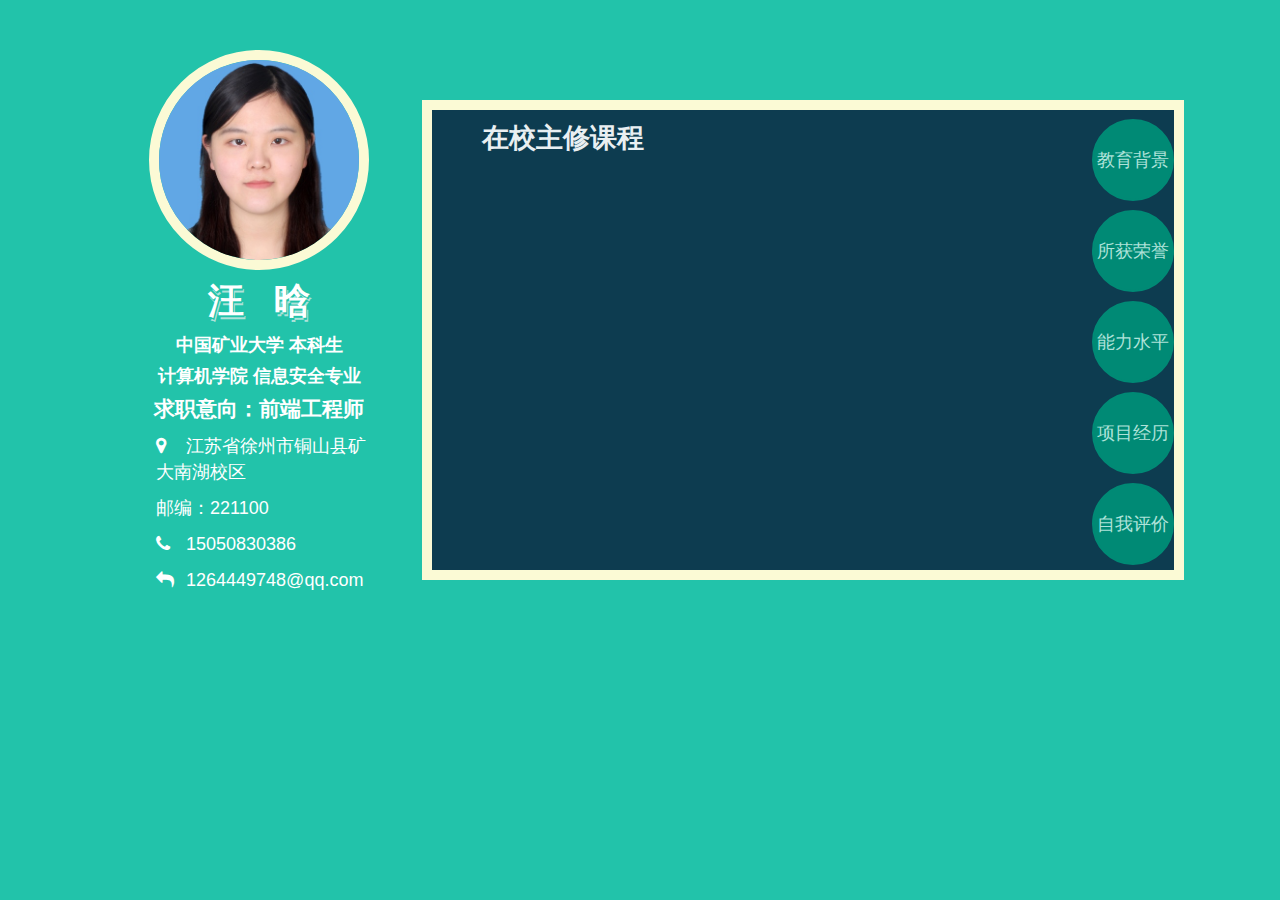
==== index2.html @ f97811d5 "完善" ====
<!DOCTYPE html>
<html>
<head>
    <title>汪晗的简历</title>
    <meta charset="UTF-8">
    <meta name="renderer" content="webkit">
    <meta http-equiv="X-UA-Compatible" content="IE=Edge,Chrome=1">
    <meta name="viewport" content="width=device-width,user-scalable=0,initial-scale=1.0, minimum-scale=1.0, maximum-scale=1.0">
    <link rel="stylesheet" href="plugin/awesome/font-awesome.min.css"/>
    <link rel="stylesheet" href="plugin/normalize.min.css"/>
    <link rel="stylesheet" href="css/index.css">
    <script src="plugin/jquery-1.9.1.js"></script>
    <script src="plugin/bootstrap.min.js"></script>
    <script src="script/index.js"></script>
</head>
<body>
    <div class="container">
        <div class="main-container">
            <div class="information center">
                <img id="wanghan" src="img/photo.jpg" alt="">
                <h1>汪&nbsp;&nbsp;&nbsp;晗</h1>
                <h4>中国矿业大学 本科生</h4>
                <h4>计算机学院 信息安全专业</h4>
                <h3>求职意向：前端工程师</h3>
                <div class="contact">
                    <p><i class="fa fa-map-marker"></i>江苏省徐州市铜山县矿大南湖校区</p>
                    <p>邮编：221100</p>
                    <p><i class="fa fa-phone"></i>15050830386</p>
                    <p><i class="fa fa-mail-reply"></i>1264449748@qq.com</p>
                </div>
            </div>
            <div class="content">
                <div class="wrapper">
                    <div class="section" id="education">
                        <div class="education-left left">
                            <p></p>
                            <p></p>
                            <p></p>
                            <p></p>
                        </div>
                        <div class="education-right left">
                            <h2>在校主修课程</h2>
                            <p></p>
                        </div>
                    </div>
                    <div class="section" id="awards">
                        <div class="awards-at-school left">
                            <p>2013-2014学年度国家奖学金，校级优秀学生</p>
                            <p>2014-2015学年度国家奖学金，校级优秀学生</p>
                            <p>2014-2015学年度中国矿业大学优秀共青团员</p>
                            <p>2014年大学生汉英文化沙龙校园英语技能大赛二等奖</p>
                            <p>2015年“外研社杯”全国英语演讲大赛中国矿业大学三等奖</p>
                        </div>
                        <div class="certifications left">
                            <p>全国计算机等级考试二级JAVA语言程序设计合格证书</p>
                            <p>四级证书</p>
                            <p>六级证书</p>
                            <p>英语口语B级</p>
                        </div>
                    </div>
                    <div class="section" id="professions">
                        <h2>专业技能</h2>
                        <span>html5</span>
                        <span>css</span>
                        <span>Javascript原生</span>
                        <span>Jquery</span>
                        <span>bootstrap</span>
                        <span>Java</span>
                        <h2>外语水平</h2>
                    </div>
                    <div class="section" id="experience">
                        <div class="projects left">
                            <p>普团网</p>
                            <p>矿大计算机学生工作处网站</p>
                            <p></p>
                            <p>张艳英语网</p>
                        </div>
                    </div>
                    <div class="section" id="evaluation">
                        <h2>自我评价</h2>
                    </div>
                </div>
                <div class="tabs">
                    <ul id="tabs-ul">
                        <li><a href="javascript:;" class="tab-a">教育背景</a><div class="cover"></div></li>
                        <li><a href="javascript:;" class="tab-a">所获荣誉</a><div class="cover"></div></li>
                        <li><a href="javascript:;" class="tab-a">能力水平</a><div class="cover"></div></li>
                        <li><a href="javascript:;" class="tab-a">项目经历</a><div class="cover"></div></li>
                        <li><a href="javascript:;" class="tab-a">自我评价</a><div class="cover"></div></li>
                    </ul>
                </div>
            </div>
        </div>
    </div>
</body>
</html>
---- css/index.css ----
body{
	min-width: 1207px;
	color: #fff;
	background-color: #22c3aa;
	font-family: Lato,"Microsoft YaHei",sans-serif;
	font-size: 18px;
}
h1,h2,h3,h4{margin:7px 0;padding: 0;}
ul{list-style: none;display: block;}
.center{
	text-align: center;
}
.section{
	/*position: absolute;*/
	margin:10px;
	padding-left: 40px;
	width: 90%;
	height: 440px;
	background-color: #0d3c50;
}
.section h1{
	margin: 20px 0;
}
.hide{display: none;}
.show{display: block;}
div.container{
	width: 100%;
	height: 100%;
}
div.main-container{
	margin: 0 auto;
	margin-top: 100px;
	width: 85%;
	height: 480px;
}
div.information{
	float: left;
	position: relative;
	width: 30%;
	height: 100%;
}
div.information h1{
	text-shadow: 1px 2px #22c3aa,2px 4px #aee2d9;
}
div.information p{margin: 10px 0;}
#wanghan{
	display: block;
	margin: 0 auto;
	margin-top: -50px;
	width: 200px;
	height: 200px;
	border: 10px solid #fbfad5;
	border-radius: 50%;
}
div.contact{
	margin-top: 10px;
	padding: 0 40px 0 60px;
	/*padding-top: 10px;*/
	color: #fff;
	text-align: left;
}
div.contact p{
	font-size: 18px;
	line-height: 26px;
}
div.contact i.fa{
	display: inline-block;

	width: 30px;
}
div.content{
	position: relative;
	float: left;
	/*padding: 10px;*/
	width: 70%;
	height: 100%;
	border: 10px solid #fbfad5;
	/*border-radius: 15px;*/
	/*color: #22c3aa;*/
	color: #e9eff2;
	background-color: #0d3c50;
	box-sizing:border-box;
	overflow: hidden;
}
div.content p{margin: 0;}
div.wrapper{
	position: absolute;
	width: 97%;
	top:0;
	left: 0;
}
/*div.information h1{
	margin-top: 50px;
}*/
#education{/*font-size: 20px;*/}
#education ul.left{
	float: left;
	padding-left: 0;
	width: 30%;
	box-sizing:border-box;
}
#education ul.right{
	float: left;
	padding-left: 30px;
	width: 60%;
	box-sizing:border-box;
}
#awards{
	
}
#professions div.skill{
	position: relative;
	margin: 5px 0;
}
#professions div.skill span{display: inline-block;width: 200px;}
#professions div.slide{
	position: absolute;
	top:0;
	left: 200px;
	width: 200px;
	height: 20px;
	border: 2px solid #fcf9ab;
	border-radius: 10px;
}
#professions div.slide .fill{
	height: 20px;
	border-radius: 7px 0 0 7px;
	background-color: #9f3;
}
#professions .fill.html{   width: 85%;}
#professions .fill.CSS{   width: 80%;}
#professions .fill.Javascript{   width: 80%;}
#professions .fill.Jquery{   width: 90%;}
#professions .fill.Bootstrap{   width: 85%;}
#professions .fill.Java{   width: 60%;}
#professions .fill.C{   width: 50%;}
#professions .fill.Photoshop{  width: 40%;}
#experience p{
	height: 40px;
	line-height: 40px;
}
#evaluation{
	
}
.eva-box{
	padding-left: 80px;
	width: 90%;
	height: 340px;
	background-image: url(../img/paper_sheet.png);
	background-size: cover;
	box-sizing:border-box;
}
.eva-box h2{
	color: #091e27;
	text-shadow: 3px 3px 3px #ccc;
}
.eva-box ul{
	padding: 1px;
}
.eva-box p{
	height: 30px;
	line-height: 30px;
	color: #2e2e22;
}
#tabs-ul{
	position: absolute;
	top:0;
	right: 0;
	margin-top: 0;
	display: block;
}
#tabs-ul li{
	display: block;
	margin:9px 0;
	width: 78px;
	height: 78px;
	line-height: 78px;
	border-radius: 50%;
	border:2px solid #008a75;
	text-align: center;
	background-color: #008a75;
	-webkit-transition: 0.6s;
    transition: 0.6s;
}
#tabs-ul a{
	color: #aee2d9;
	text-decoration: none;
}
/*#tabs-ul a:hover{
	color: #fff;
	
}*/
#tabs-ul li.current{
	background: #fff;
}
#tabs-ul li.current a{color: #008a75;}
#tabs-ul li:hover {
    background: #fff;
}
#tabs-ul li:hover a{
	color: #008a75;
}
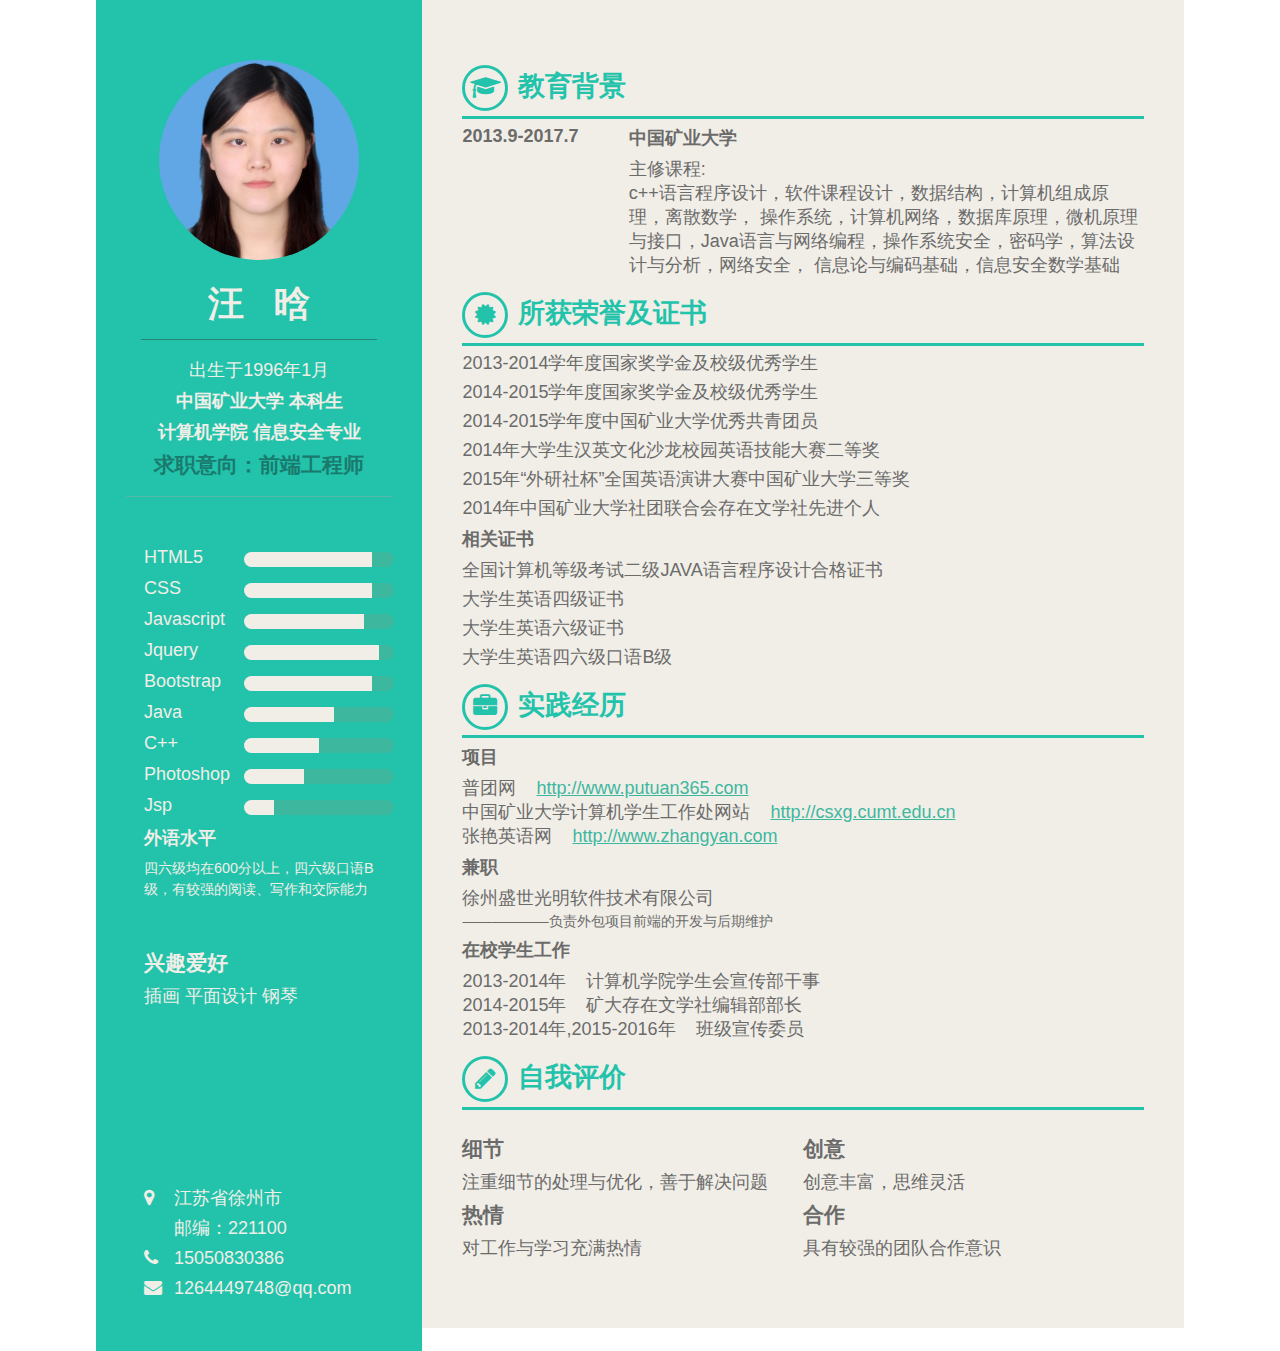
==== commit 134b8edb: "static page" ====
--- a/index2.html
+++ b/index2.html
@@ -8,86 +8,178 @@
     <meta name="viewport" content="width=device-width,user-scalable=0,initial-scale=1.0, minimum-scale=1.0, maximum-scale=1.0">
     <link rel="stylesheet" href="plugin/awesome/font-awesome.min.css"/>
     <link rel="stylesheet" href="plugin/normalize.min.css"/>
-    <link rel="stylesheet" href="css/index.css">
-    <script src="plugin/jquery-1.9.1.js"></script>
-    <script src="plugin/bootstrap.min.js"></script>
-    <script src="script/index.js"></script>
+    <link rel="stylesheet" href="css/static.css">
 </head>
 <body>
     <div class="container">
         <div class="main-container">
-            <div class="information center">
-                <img id="wanghan" src="img/photo.jpg" alt="">
-                <h1>汪&nbsp;&nbsp;&nbsp;晗</h1>
-                <h4>中国矿业大学 本科生</h4>
-                <h4>计算机学院 信息安全专业</h4>
-                <h3>求职意向：前端工程师</h3>
-                <div class="contact">
-                    <p><i class="fa fa-map-marker"></i>江苏省徐州市铜山县矿大南湖校区</p>
-                    <p>邮编：221100</p>
-                    <p><i class="fa fa-phone"></i>15050830386</p>
-                    <p><i class="fa fa-mail-reply"></i>1264449748@qq.com</p>
+            <div class="information">
+                <div><img id="wanghan" src="img/photo.jpg" alt=""></div>
+                <h1 class="name center">汪&nbsp;&nbsp;&nbsp;晗</h1>
+                <ul class="ul-first">
+                    <li>
+                        <p>出生于1996年1月</p>
+                    </li>
+                    <li><h4>中国矿业大学 本科生</h4></li>
+                    <li><h4>计算机学院 信息安全专业</h4></li>
+                    <li><h3>求职意向：前端工程师</h3></li>
+                    <li></li>
+                </ul>
+                <div class="div-second">
+                    <div class="skill">
+                        <span>HTML5</span>
+                        <div class="slide">
+                            <div class="fill html"></div>
+                        </div>
+                    </div>
+                    <div class="skill">
+                        <span>CSS</span>
+                        <div class="slide">
+                            <div class="fill CSS"></div>
+                        </div>
+                    </div>
+                    <div class="skill">
+                        <span>Javascript</span>
+                        <div class="slide">
+                            <div class="fill Javascript"></div>
+                        </div>
+                    </div>
+                    <div class="skill">
+                        <span>Jquery</span>
+                        <div class="slide">
+                            <div class="fill Jquery"></div>
+                        </div>
+                    </div>
+                    <div class="skill">
+                        <span>Bootstrap</span>
+                        <div class="slide">
+                            <div class="fill Bootstrap"></div>
+                        </div>
+                    </div>
+                    <div class="skill">
+                        <span>Java</span>
+                        <div class="slide">
+                            <div class="fill Java"></div>
+                        </div>
+                    </div>
+                    <div class="skill">
+                        <span>C++</span>
+                        <div class="slide">
+                            <div class="fill C"></div>
+                        </div>
+                    </div>
+                    <div class="skill">
+                        <span>Photoshop</span>
+                        <div class="slide">
+                            <div class="fill Photoshop"></div>
+                        </div>
+                    </div>
+                    <div class="skill">
+                        <span>Jsp</span>
+                        <div class="slide">
+                            <div class="fill Jsp"></div>
+                        </div>
+                    </div>
+                    <h4>外语水平</h4>
+                    <small>四六级均在600分以上，四六级口语B级，有较强的阅读、写作和交际能力</small>
                 </div>
+                <div class="interest">
+                    <h3>兴趣爱好</h3>
+                    <span>插画</span>
+                    <span>平面设计</span>
+                    <span>钢琴</span>
+                </div>
+                <ul class="ul-second">
+                    <li><i class="fa fa-map-marker"></i>江苏省徐州市</li>
+                    <li><i class="fa"></i>邮编：221100</li>
+                    <li><i class="fa fa-phone"></i>15050830386</li>
+                    <li><i class="fa fa-envelope"></i>1264449748@qq.com</li></li>
+                </ul>
             </div>
             <div class="content">
-                <div class="wrapper">
-                    <div class="section" id="education">
-                        <div class="education-left left">
-                            <p></p>
-                            <p></p>
-                            <p></p>
-                            <p></p>
+                <div class="section" id="education">
+                    <div class="title">
+                        <div class="title-icon"><i class="fa fa-graduation-cap"></i></div>
+                        <h2>教育背景</h2>
+                    </div>
+                    <ul class="left">
+                        <li><h4>2013.9-2017.7</h4></li>
+                        <li></li>
+                        <li></li>
+                    </ul>
+                    <ul class="right">
+                        <li>
+                            <h4>中国矿业大学</h4><p>主修课程:</p>
+                            <p>c++语言程序设计，软件课程设计，数据结构，计算机组成原理，离散数学，
+                                操作系统，计算机网络，数据库原理，微机原理与接口，Java语言与网络编程，操作系统安全，密码学，算法设计与分析，网络安全，   信息论与编码基础，信息安全数学基础</p>
+                        </li>
+                        <li></li>
+                        <li></li>
+                    </ul>
+                </div>
+                <div class="section" id="awards">
+                    <div class="awards-at-school left">
+                        <div class="title">
+                            <div class="title-icon"><i class="fa fa-certificate"></i></div>
+                            <h2>所获荣誉及证书</h2>
                         </div>
-                        <div class="education-right left">
-                            <h2>在校主修课程</h2>
-                            <p></p>
-                        </div>
+                        <p>2013-2014学年度国家奖学金及校级优秀学生</p>
+                        <p>2014-2015学年度国家奖学金及校级优秀学生</p>
+                        <p>2014-2015学年度中国矿业大学优秀共青团员</p>
+                        <p>2014年大学生汉英文化沙龙校园英语技能大赛二等奖</p>
+                        <p>2015年“外研社杯”全国英语演讲大赛中国矿业大学三等奖</p>
+                        <p>2014年中国矿业大学社团联合会存在文学社先进个人</p>
                     </div>
-                    <div class="section" id="awards">
-                        <div class="awards-at-school left">
-                            <p>2013-2014学年度国家奖学金，校级优秀学生</p>
-                            <p>2014-2015学年度国家奖学金，校级优秀学生</p>
-                            <p>2014-2015学年度中国矿业大学优秀共青团员</p>
-                            <p>2014年大学生汉英文化沙龙校园英语技能大赛二等奖</p>
-                            <p>2015年“外研社杯”全国英语演讲大赛中国矿业大学三等奖</p>
-                        </div>
-                        <div class="certifications left">
-                            <p>全国计算机等级考试二级JAVA语言程序设计合格证书</p>
-                            <p>四级证书</p>
-                            <p>六级证书</p>
-                            <p>英语口语B级</p>
-                        </div>
+                    <div class="certifications left">
+                        <h4>相关证书</h4>
+                        <p>全国计算机等级考试二级JAVA语言程序设计合格证书</p>
+                        <p>大学生英语四级证书</p>
+                        <p>大学生英语六级证书</p>
+                        <p>大学生英语四六级口语B级</p>
                     </div>
-                    <div class="section" id="professions">
-                        <h2>专业技能</h2>
-                        <span>html5</span>
-                        <span>css</span>
-                        <span>Javascript原生</span>
-                        <span>Jquery</span>
-                        <span>bootstrap</span>
-                        <span>Java</span>
-                        <h2>外语水平</h2>
+                </div>
+                <div class="section" id="experience">
+                    <div class="title">
+                        <div class="title-icon"><i class="fa fa-briefcase"></i></div>
+                        <h2>实践经历</h2>
                     </div>
-                    <div class="section" id="experience">
-                        <div class="projects left">
-                            <p>普团网</p>
-                            <p>矿大计算机学生工作处网站</p>
-                            <p></p>
-                            <p>张艳英语网</p>
-                        </div>
-                    </div>
-                    <div class="section" id="evaluation">
+                    <h4>项目</h4>
+                    <p>普团网&nbsp;&nbsp;&nbsp;&nbsp;<a href="http://www.putuan365.com">http://www.putuan365.com</a></p>
+                    <p>中国矿业大学计算机学生工作处网站&nbsp;&nbsp;&nbsp;&nbsp;<a href="http://csxg.cumt.edu.cn">http://csxg.cumt.edu.cn</a></p>
+                    <p>张艳英语网&nbsp;&nbsp;&nbsp;&nbsp;<a href="http://www.zhangyan.com">http://www.zhangyan.com</a></p>
+                    <h4>兼职</h4>
+                    <p>徐州盛世光明软件技术有限公司</p>
+                    <small>——————负责外包项目前端的开发与后期维护</small>
+                    <h4>在校学生工作</h4>
+                    <p>2013-2014年&nbsp;&nbsp;&nbsp;&nbsp;计算机学院学生会宣传部干事</p>
+                    <p>2014-2015年&nbsp;&nbsp;&nbsp;&nbsp;矿大存在文学社编辑部部长</p>
+                    <p>2013-2014年,2015-2016年&nbsp;&nbsp;&nbsp;&nbsp;班级宣传委员</p>
+                </div>
+                <div class="section" id="evaluation">
+                    <div class="title">
+                        <div class="title-icon"><i class="fa fa-pencil"></i></div>
                         <h2>自我评价</h2>
                     </div>
-                </div>
-                <div class="tabs">
-                    <ul id="tabs-ul">
-                        <li><a href="javascript:;" class="tab-a">教育背景</a><div class="cover"></div></li>
-                        <li><a href="javascript:;" class="tab-a">所获荣誉</a><div class="cover"></div></li>
-                        <li><a href="javascript:;" class="tab-a">能力水平</a><div class="cover"></div></li>
-                        <li><a href="javascript:;" class="tab-a">项目经历</a><div class="cover"></div></li>
-                        <li><a href="javascript:;" class="tab-a">自我评价</a><div class="cover"></div></li>
-                    </ul>
+                    <div class="eva-box">
+                        <ul class="eva-box-left">
+                            <li>
+                                <h3>细节</h3>
+                                <p>注重细节的处理与优化，善于解决问题</p>
+                            </li>
+                            <li>
+                                <h3>创意</h3>
+                                <p>创意丰富，思维灵活</p>
+                            </li>
+                            <li>
+                                <h3>热情</h3>
+                                <p>对工作与学习充满热情</p>
+                            </li>
+                            <li>
+                                <h3>合作</h3>
+                                <p>具有较强的团队合作意识</p>
+                            </li>
+                        </ul>
+                    </div>
                 </div>
             </div>
         </div>
--- a/css/static.css
+++ b/css/static.css
@@ -0,0 +1,162 @@
+body{
+	min-width: 1207px;
+	color: #fff;
+	background-color: #fff;
+	font-family: Lato,"Microsoft YaHei",sans-serif;
+	font-size: 18px;
+}
+h1,h2,h3,h4{margin:7px 0;padding: 0;}
+p{margin: 0;}
+ul{list-style: none;display: block;padding: 0;}
+.center{
+	text-align: center;
+}
+.title{
+	color: #22c3aa;
+	border-bottom:3px solid #22c3aa;
+}
+.title .title-icon{
+	float: left;
+	margin: 5px 0;
+	width: 40px;
+	height: 40px;
+	text-align: center;
+	border: 3px solid #22c3aa;
+	border-radius: 50%;
+}
+.title .title-icon i.fa{
+	display: inline-block;
+	line-height: 40px;
+	font-size: 24px;
+	
+}
+.title h2{
+	margin: 8px 0;
+	margin-left: 10px;
+	float: left;
+	/*border-bottom:3px solid #22c3aa; */
+} 
+.title:after {display:block;clear:both;content:"";overflow:hidden;height:0}
+.title:{zoom:1}
+.section{margin: 10px 0;}
+div.container{
+	width: 100%;
+	height: 100%;
+}
+div.main-container{
+	margin: 0 auto;
+	width: 85%;
+}
+div.main-container:after {display:block;clear:both;content:"";overflow:hidden;height:0}
+div.main-container:{zoom:1}
+div.information{
+	position: relative;
+	float: left;
+    padding: 60px 30px;
+	width: 30%;
+    height: 1351px;
+    color: #f1eee8;
+	box-sizing:border-box;
+	background-color: #22c3aa;
+}
+#wanghan{
+	display: block;
+	margin: 0 auto;
+	width: 200px;
+	height: 200px;
+	border-radius: 50%;
+}
+div.information .name{
+	margin: 10px 15px;
+	padding: 10px 0;
+	border-bottom: 1px solid #248578;
+}
+div.information ul.ul-first{
+	padding-bottom: 10px;
+	text-align: center;
+	border-bottom: 1px solid #53b8a7;
+}
+div.information ul.ul-first h3{
+	color: #1a7a6e;
+}
+div.div-second,div.information ul.ul-second,div.interest{
+	padding-left: 18px;
+}
+div.div-second{margin:50px 0;}
+div.div-second div.skill{
+	position: relative;
+	margin: 10px 0;
+}
+div.div-second div.skill span{display: inline-block;width: 100px;}
+div.div-second div.slide{
+	position: absolute;
+	top:5px;
+	left: 100px;
+	width: 150px;
+	height: 15px;
+	border-radius: 10px;
+	background-color: #3eb79f;
+}
+div.div-second div.slide .fill{
+	height: 15px;
+	border-radius: 10px 0 0 10px;
+	background-color: #f1eee8;
+}
+div.slide .fill.html{   width: 85%;}
+div.slide .fill.CSS{   width: 85%;}
+div.slide .fill.Javascript{   width: 80%;}
+div.slide .fill.Jquery{   width: 90%;}
+div.slide .fill.Bootstrap{   width: 85%;}
+div.slide .fill.Java{   width: 60%;}
+div.slide .fill.C{   width: 50%;}
+div.slide .fill.Photoshop{  width: 40%;}
+div.slide .fill.Jsp{  width: 20%;}
+div.information ul.ul-second{
+	position: absolute;
+    bottom: 30px;
+	left: 30px;
+}
+div.information ul.ul-second li{
+	height: 30px;
+	line-height: 30px;
+}
+div.information ul.ul-second i.fa{
+	display: inline-block;
+	width: 30px;
+}
+div.content{
+	float: left;
+    padding: 50px 40px;
+	width: 70%;
+	color: #6b6b6a;
+	background-color: #f1eee8;
+	box-sizing:border-box;
+}
+#education:after {display:block;clear:both;content:"";overflow:hidden;height:0}
+#education:{zoom:1}
+#education ul.left{
+	float: left;
+	margin: 0;
+	padding-left: 0;
+	width: 20%;
+	box-sizing:border-box;
+}
+#education ul.right{
+	float: left;
+	margin: 0;
+	padding-left: 30px;
+	width: 80%;
+	box-sizing:border-box;
+}
+#awards p{
+	margin: 5px 0;
+}
+#experience a{
+	color: #3eb79f;
+}
+.eva-box ul.eva-box-left li{
+	float: left;
+	width: 50%;
+}
+.eva-box ul.eva-box-left:after {display:block;clear:both;content:"";overflow:hidden;height:0}
+.eva-box ul.eva-box-left:{zoom:1}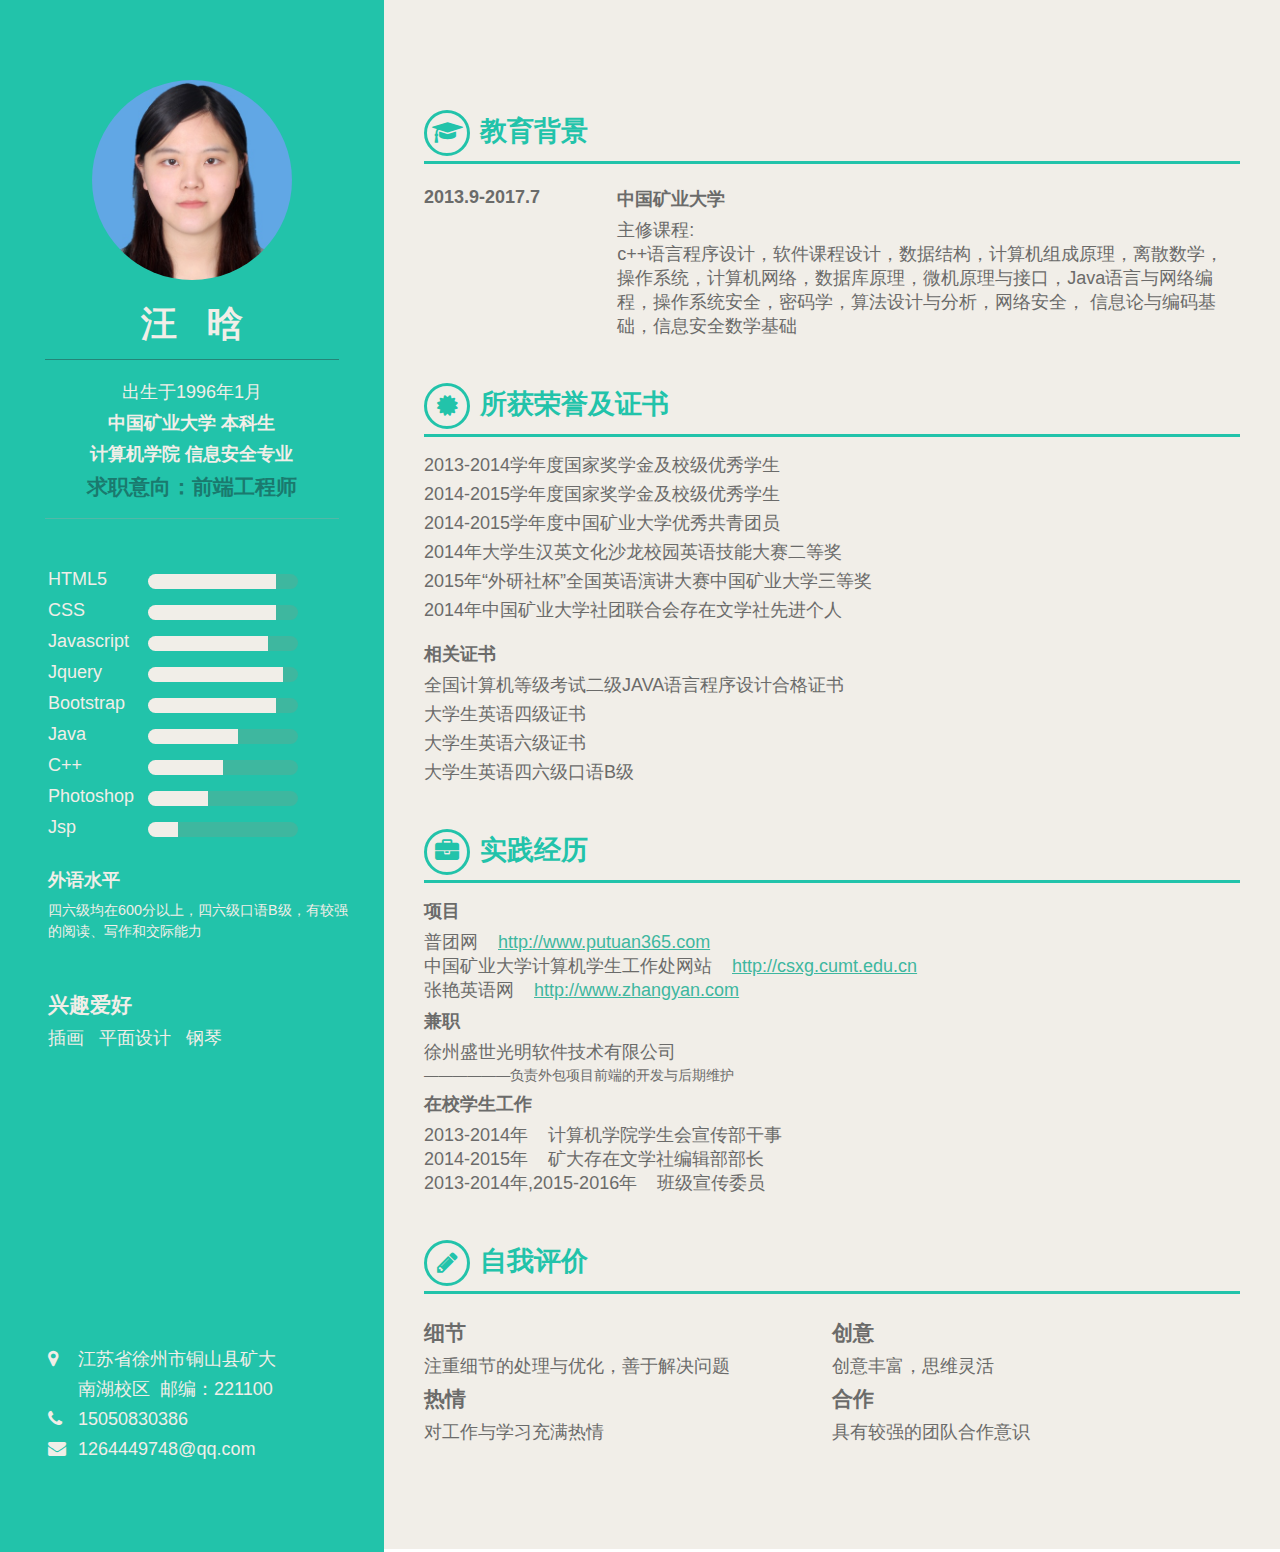
==== commit 64d84b41: "change details" ====
--- a/index2.html
+++ b/index2.html
@@ -26,6 +26,7 @@
                     <li></li>
                 </ul>
                 <div class="div-second">
+
                     <div class="skill">
                         <span>HTML5</span>
                         <div class="slide">
@@ -80,18 +81,18 @@
                             <div class="fill Jsp"></div>
                         </div>
                     </div>
-                    <h4>外语水平</h4>
-                    <small>四六级均在600分以上，四六级口语B级，有较强的阅读、写作和交际能力</small>
+                    <h4 class="english">外语水平</h4>
+                    <small>四六级均在600分以上，四六级口语B级，有较强<br/>的阅读、写作和交际能力</small>
                 </div>
                 <div class="interest">
                     <h3>兴趣爱好</h3>
-                    <span>插画</span>
-                    <span>平面设计</span>
+                    <span>插画&nbsp;&nbsp;</span>
+                    <span>平面设计&nbsp;&nbsp;</span>
                     <span>钢琴</span>
                 </div>
                 <ul class="ul-second">
-                    <li><i class="fa fa-map-marker"></i>江苏省徐州市</li>
-                    <li><i class="fa"></i>邮编：221100</li>
+                    <li><i class="fa fa-map-marker"></i>江苏省徐州市铜山县矿大</li>
+                    <li><i class="fa"></i>南湖校区&nbsp;&nbsp;邮编：221100</li>
                     <li><i class="fa fa-phone"></i>15050830386</li>
                     <li><i class="fa fa-envelope"></i>1264449748@qq.com</li></li>
                 </ul>
--- a/css/static.css
+++ b/css/static.css
@@ -8,10 +8,14 @@
 h1,h2,h3,h4{margin:7px 0;padding: 0;}
 p{margin: 0;}
 ul{list-style: none;display: block;padding: 0;}
+h4.english{
+	margin-top: 30px;
+}
 .center{
 	text-align: center;
 }
 .title{
+	margin-bottom: 16px;
 	color: #22c3aa;
 	border-bottom:3px solid #22c3aa;
 }
@@ -38,23 +42,23 @@
 } 
 .title:after {display:block;clear:both;content:"";overflow:hidden;height:0}
 .title:{zoom:1}
-.section{margin: 10px 0;}
+.section{margin: 40px 0;}
 div.container{
 	width: 100%;
 	height: 100%;
 }
 div.main-container{
 	margin: 0 auto;
-	width: 85%;
+	width: 100%;
 }
 div.main-container:after {display:block;clear:both;content:"";overflow:hidden;height:0}
 div.main-container:{zoom:1}
 div.information{
 	position: relative;
 	float: left;
-    padding: 60px 30px;
+    padding: 80px 30px;
 	width: 30%;
-    height: 1351px;
+    height: 1552px;
     color: #f1eee8;
 	box-sizing:border-box;
 	background-color: #22c3aa;
@@ -72,7 +76,8 @@
 	border-bottom: 1px solid #248578;
 }
 div.information ul.ul-first{
-	padding-bottom: 10px;
+    margin: 0 15px;
+    padding: 10px 0;
 	text-align: center;
 	border-bottom: 1px solid #53b8a7;
 }
@@ -113,7 +118,7 @@
 div.slide .fill.Jsp{  width: 20%;}
 div.information ul.ul-second{
 	position: absolute;
-    bottom: 30px;
+    bottom: 70px;
 	left: 30px;
 }
 div.information ul.ul-second li{
@@ -126,7 +131,7 @@
 }
 div.content{
 	float: left;
-    padding: 50px 40px;
+    padding: 65px 40px;
 	width: 70%;
 	color: #6b6b6a;
 	background-color: #f1eee8;
@@ -151,6 +156,9 @@
 #awards p{
 	margin: 5px 0;
 }
+.certifications{
+	margin-top: 20px;
+}
 #experience a{
 	color: #3eb79f;
 }
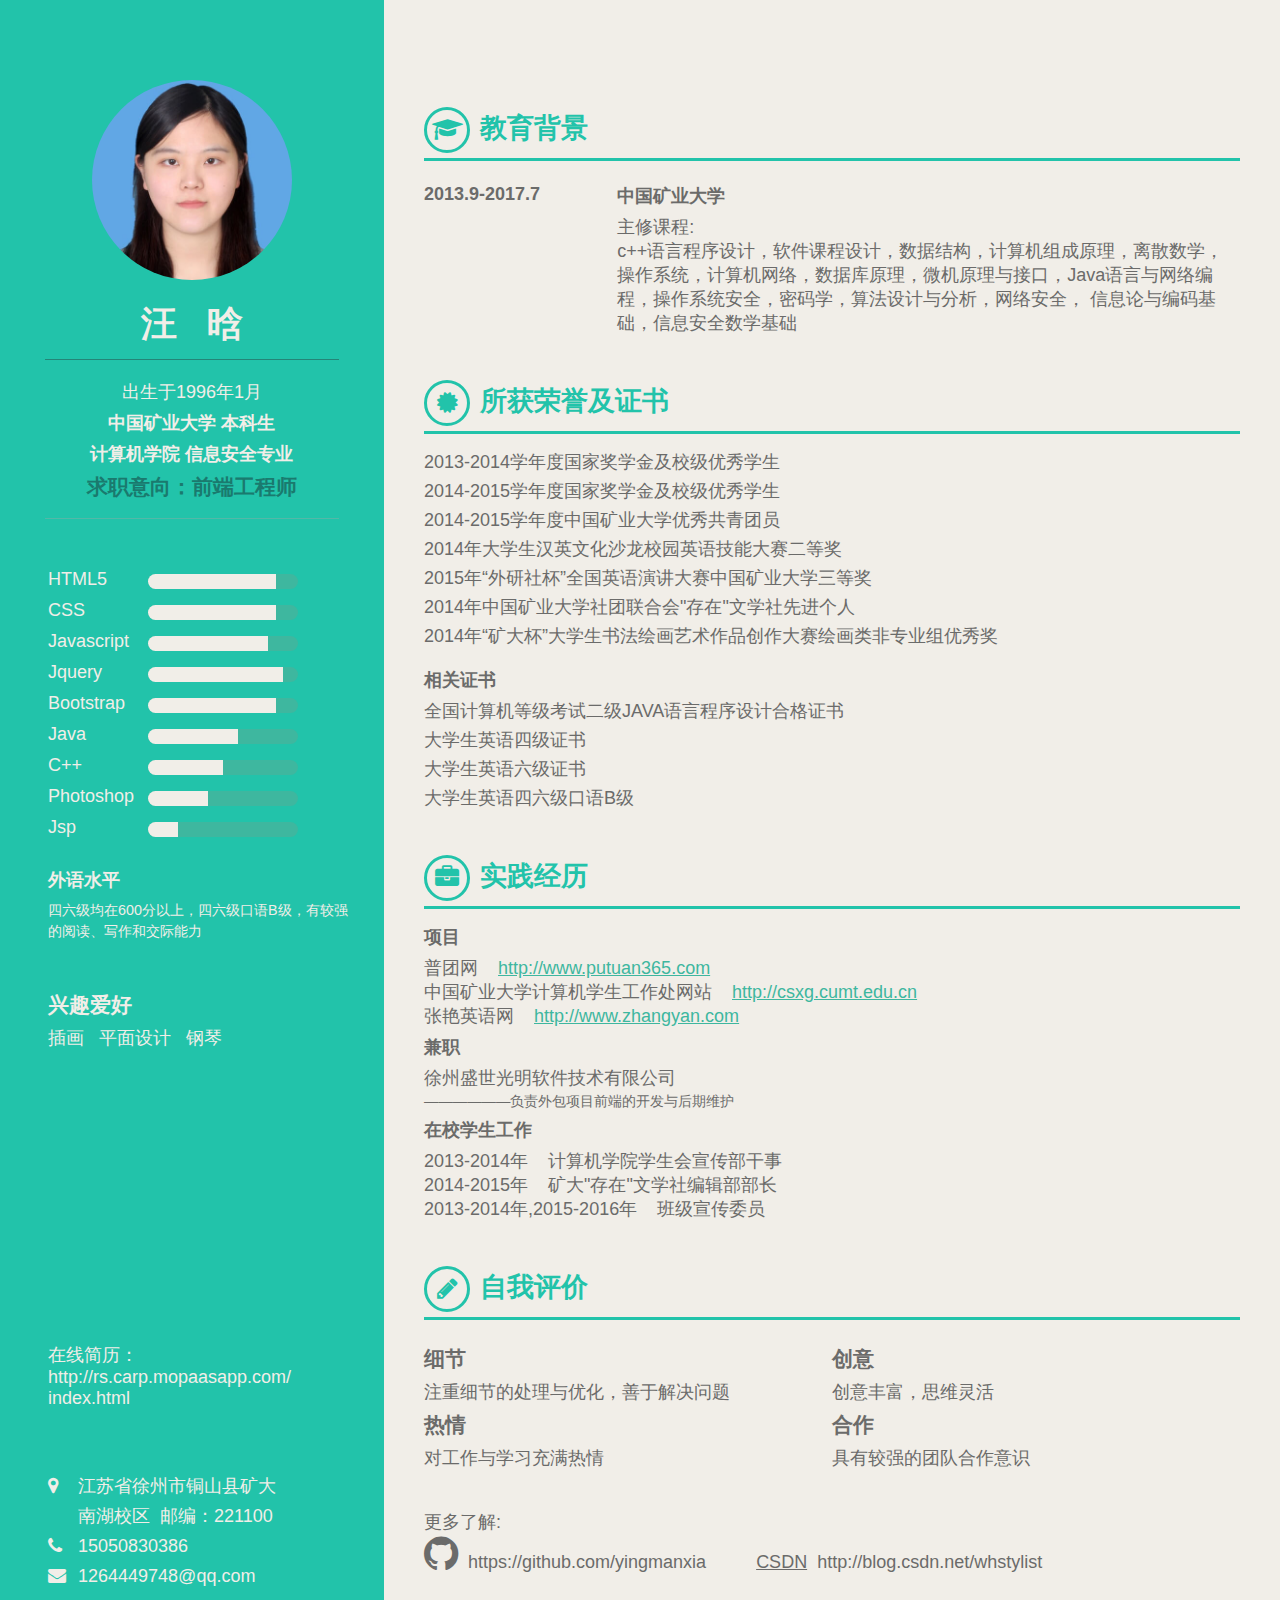
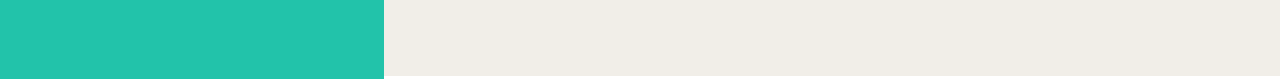
==== commit 62ad920f: "changes" ====
--- a/index2.html
+++ b/index2.html
@@ -96,6 +96,7 @@
                     <li><i class="fa fa-phone"></i>15050830386</li>
                     <li><i class="fa fa-envelope"></i>1264449748@qq.com</li></li>
                 </ul>
+                <p class="online">在线简历：http://rs.carp.mopaasapp.com/<br>index.html</p>
             </div>
             <div class="content">
                 <div class="section" id="education">
@@ -129,7 +130,8 @@
                         <p>2014-2015学年度中国矿业大学优秀共青团员</p>
                         <p>2014年大学生汉英文化沙龙校园英语技能大赛二等奖</p>
                         <p>2015年“外研社杯”全国英语演讲大赛中国矿业大学三等奖</p>
-                        <p>2014年中国矿业大学社团联合会存在文学社先进个人</p>
+                        <p>2014年中国矿业大学社团联合会"存在"文学社先进个人</p>
+                        <p>2014年“矿大杯”大学生书法绘画艺术作品创作大赛绘画类非专业组优秀奖</p>
                     </div>
                     <div class="certifications left">
                         <h4>相关证书</h4>
@@ -153,7 +155,7 @@
                     <small>——————负责外包项目前端的开发与后期维护</small>
                     <h4>在校学生工作</h4>
                     <p>2013-2014年&nbsp;&nbsp;&nbsp;&nbsp;计算机学院学生会宣传部干事</p>
-                    <p>2014-2015年&nbsp;&nbsp;&nbsp;&nbsp;矿大存在文学社编辑部部长</p>
+                    <p>2014-2015年&nbsp;&nbsp;&nbsp;&nbsp;矿大"存在"文学社编辑部部长</p>
                     <p>2013-2014年,2015-2016年&nbsp;&nbsp;&nbsp;&nbsp;班级宣传委员</p>
                 </div>
                 <div class="section" id="evaluation">
@@ -180,6 +182,10 @@
                                 <p>具有较强的团队合作意识</p>
                             </li>
                         </ul>
+                        <div class="links">
+                            <p><span>更多了解:&nbsp;&nbsp;&nbsp;&nbsp;</span></p>
+                            <p><a class="github" href="https://github.com/yingmanxia" target="_blank" title="My GitHub"><i class="fa fa-github"></i></a>&nbsp;&nbsp;https://github.com/yingmanxia<a class="csdn" href="http://blog.csdn.net/whstylist" title="My CSDN">CSDN</a>&nbsp;&nbsp;http://blog.csdn.net/whstylist</p>
+                        </div>
                     </div>
                 </div>
             </div>
--- a/css/static.css
+++ b/css/static.css
@@ -43,6 +43,13 @@
 .title:after {display:block;clear:both;content:"";overflow:hidden;height:0}
 .title:{zoom:1}
 .section{margin: 40px 0;}
+/*在线简历*/
+.online{
+	position: absolute;
+    bottom: 270px;
+	left: 30px;
+	padding: 0 18px;
+}
 div.container{
 	width: 100%;
 	height: 100%;
@@ -58,7 +65,7 @@
 	float: left;
     padding: 80px 30px;
 	width: 30%;
-    height: 1552px;
+    height: 1679px;
     color: #f1eee8;
 	box-sizing:border-box;
 	background-color: #22c3aa;
@@ -131,7 +138,7 @@
 }
 div.content{
 	float: left;
-    padding: 65px 40px;
+    padding: 62px 40px;
 	width: 70%;
 	color: #6b6b6a;
 	background-color: #f1eee8;
@@ -167,4 +174,21 @@
 	width: 50%;
 }
 .eva-box ul.eva-box-left:after {display:block;clear:both;content:"";overflow:hidden;height:0}
-.eva-box ul.eva-box-left:{zoom:1}+.eva-box ul.eva-box-left:{zoom:1}
+.eva-box .links{
+	margin-top: 40px;
+}
+.eva-box .github{
+	display: inline-block;
+	border-radius: 50%;
+	color: #6b6b6a;
+}
+.eva-box .github i.fa{
+	font-size: 40px;
+}
+.eva-box .csdn{
+	display: inline-block;
+	margin-left: 50px;
+	color: #6b6b6a;
+	/*background-color: #0d3c50;*/
+}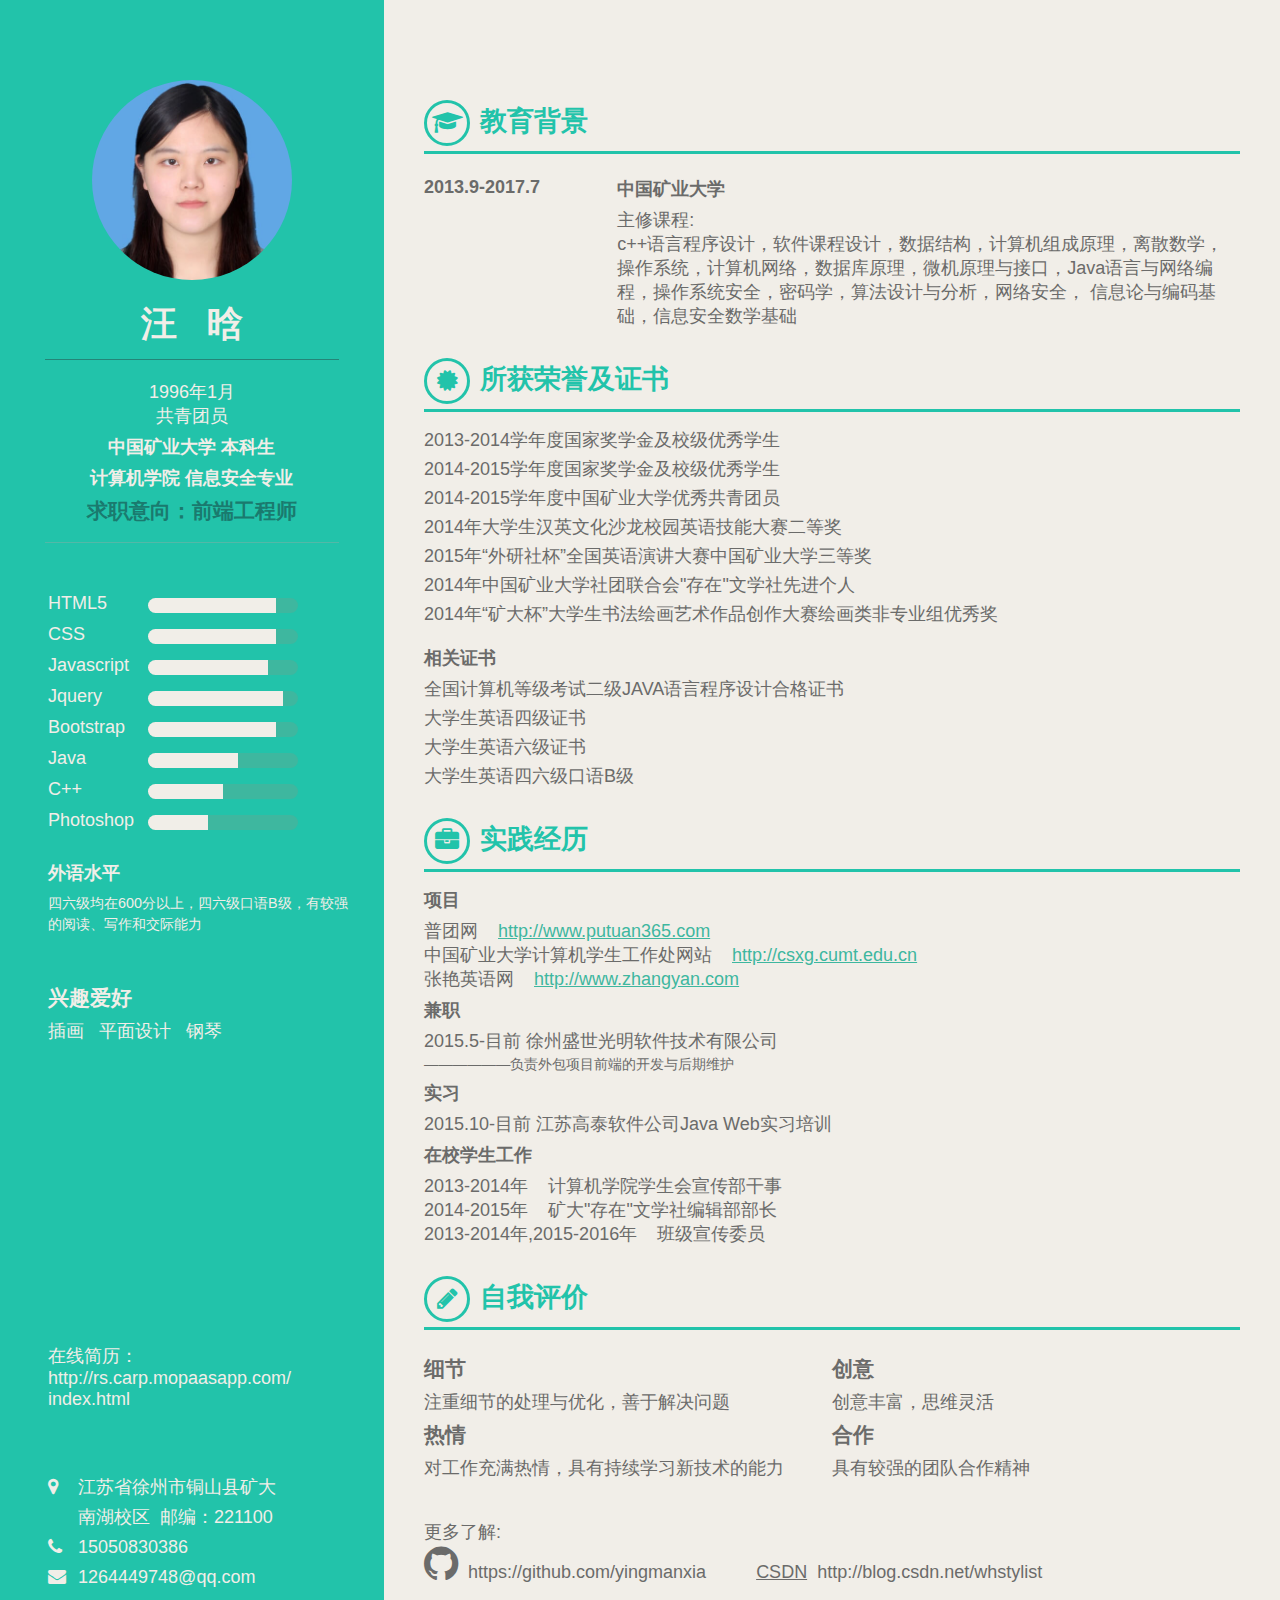
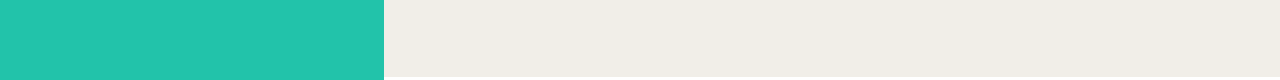
==== commit 3e35127e: "changes~~~" ====
--- a/index2.html
+++ b/index2.html
@@ -18,8 +18,9 @@
                 <h1 class="name center">汪&nbsp;&nbsp;&nbsp;晗</h1>
                 <ul class="ul-first">
                     <li>
-                        <p>出生于1996年1月</p>
+                        <p>1996年1月</p>
                     </li>
+                    <li><p>共青团员</p></li>
                     <li><h4>中国矿业大学 本科生</h4></li>
                     <li><h4>计算机学院 信息安全专业</h4></li>
                     <li><h3>求职意向：前端工程师</h3></li>
@@ -75,12 +76,12 @@
                             <div class="fill Photoshop"></div>
                         </div>
                     </div>
-                    <div class="skill">
+                    <!-- <div class="skill">
                         <span>Jsp</span>
                         <div class="slide">
                             <div class="fill Jsp"></div>
                         </div>
-                    </div>
+                    </div> -->
                     <h4 class="english">外语水平</h4>
                     <small>四六级均在600分以上，四六级口语B级，有较强<br/>的阅读、写作和交际能力</small>
                 </div>
@@ -151,8 +152,10 @@
                     <p>中国矿业大学计算机学生工作处网站&nbsp;&nbsp;&nbsp;&nbsp;<a href="http://csxg.cumt.edu.cn">http://csxg.cumt.edu.cn</a></p>
                     <p>张艳英语网&nbsp;&nbsp;&nbsp;&nbsp;<a href="http://www.zhangyan.com">http://www.zhangyan.com</a></p>
                     <h4>兼职</h4>
-                    <p>徐州盛世光明软件技术有限公司</p>
+                    <p>2015.5-目前 徐州盛世光明软件技术有限公司</p>
                     <small>——————负责外包项目前端的开发与后期维护</small>
+                    <h4>实习</h4>
+                    <p>2015.10-目前 江苏高泰软件公司Java Web实习培训</p>
                     <h4>在校学生工作</h4>
                     <p>2013-2014年&nbsp;&nbsp;&nbsp;&nbsp;计算机学院学生会宣传部干事</p>
                     <p>2014-2015年&nbsp;&nbsp;&nbsp;&nbsp;矿大"存在"文学社编辑部部长</p>
@@ -175,11 +178,11 @@
                             </li>
                             <li>
                                 <h3>热情</h3>
-                                <p>对工作与学习充满热情</p>
+                                <p>对工作充满热情，具有持续学习新技术的能力</p>
                             </li>
                             <li>
                                 <h3>合作</h3>
-                                <p>具有较强的团队合作意识</p>
+                                <p>具有较强的团队合作精神</p>
                             </li>
                         </ul>
                         <div class="links">
--- a/css/static.css
+++ b/css/static.css
@@ -42,7 +42,7 @@
 } 
 .title:after {display:block;clear:both;content:"";overflow:hidden;height:0}
 .title:{zoom:1}
-.section{margin: 40px 0;}
+.section{margin: 25px 0;}
 /*在线简历*/
 .online{
 	position: absolute;
@@ -65,7 +65,7 @@
 	float: left;
     padding: 80px 30px;
 	width: 30%;
-    height: 1679px;
+    height: 1680px;
     color: #f1eee8;
 	box-sizing:border-box;
 	background-color: #22c3aa;
@@ -138,7 +138,7 @@
 }
 div.content{
 	float: left;
-    padding: 62px 40px;
+   	padding: 70px 40px 68px 40px;
 	width: 70%;
 	color: #6b6b6a;
 	background-color: #f1eee8;
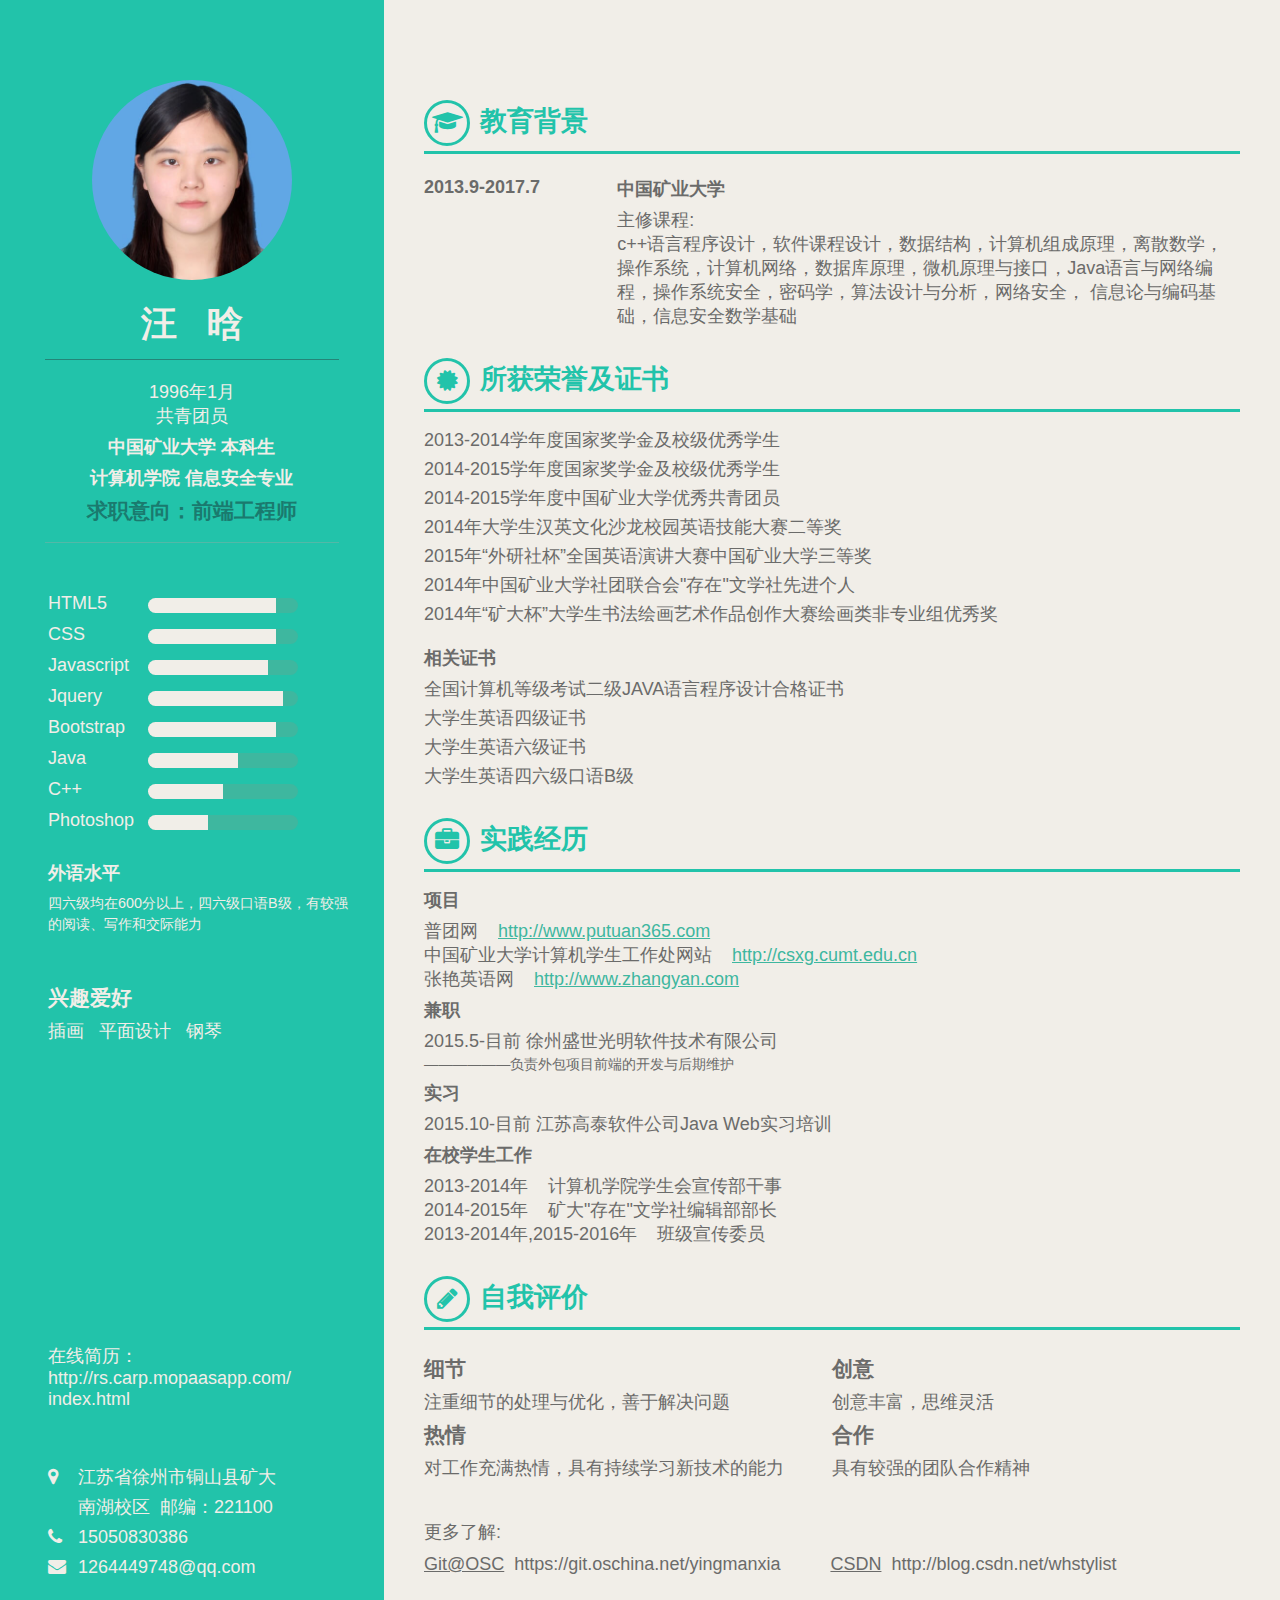
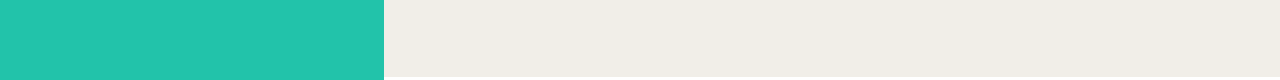
==== commit bb2c5312: "other change" ====
--- a/index2.html
+++ b/index2.html
@@ -83,7 +83,7 @@
                         </div>
                     </div> -->
                     <h4 class="english">外语水平</h4>
-                    <small>四六级均在600分以上，四六级口语B级，有较强<br/>的阅读、写作和交际能力</small>
+                    <small>四六级均在600分以上，四六级口语B级，有较强的阅读、写作和交际能力</small>
                 </div>
                 <div class="interest">
                     <h3>兴趣爱好</h3>
@@ -187,7 +187,7 @@
                         </ul>
                         <div class="links">
                             <p><span>更多了解:&nbsp;&nbsp;&nbsp;&nbsp;</span></p>
-                            <p><a class="github" href="https://github.com/yingmanxia" target="_blank" title="My GitHub"><i class="fa fa-github"></i></a>&nbsp;&nbsp;https://github.com/yingmanxia<a class="csdn" href="http://blog.csdn.net/whstylist" title="My CSDN">CSDN</a>&nbsp;&nbsp;http://blog.csdn.net/whstylist</p>
+                            <p class="link-p"><a class="github" href="https://git.oschina.net/yingmanxia" target="_blank" title="My GitOSC">Git@OSC</a>&nbsp;&nbsp;https://git.oschina.net/yingmanxia<a class="csdn" href="http://blog.csdn.net/whstylist" title="My CSDN">CSDN</a>&nbsp;&nbsp;http://blog.csdn.net/whstylist</p>
                         </div>
                     </div>
                 </div>
--- a/css/static.css
+++ b/css/static.css
@@ -125,7 +125,7 @@
 div.slide .fill.Jsp{  width: 20%;}
 div.information ul.ul-second{
 	position: absolute;
-    bottom: 70px;
+    bottom: 80px;
 	left: 30px;
 }
 div.information ul.ul-second li{
@@ -178,6 +178,10 @@
 .eva-box .links{
 	margin-top: 40px;
 }
+.eva-box .links p.link-p{
+	height: 40px;
+	line-height: 40px;
+}
 .eva-box .github{
 	display: inline-block;
 	border-radius: 50%;
